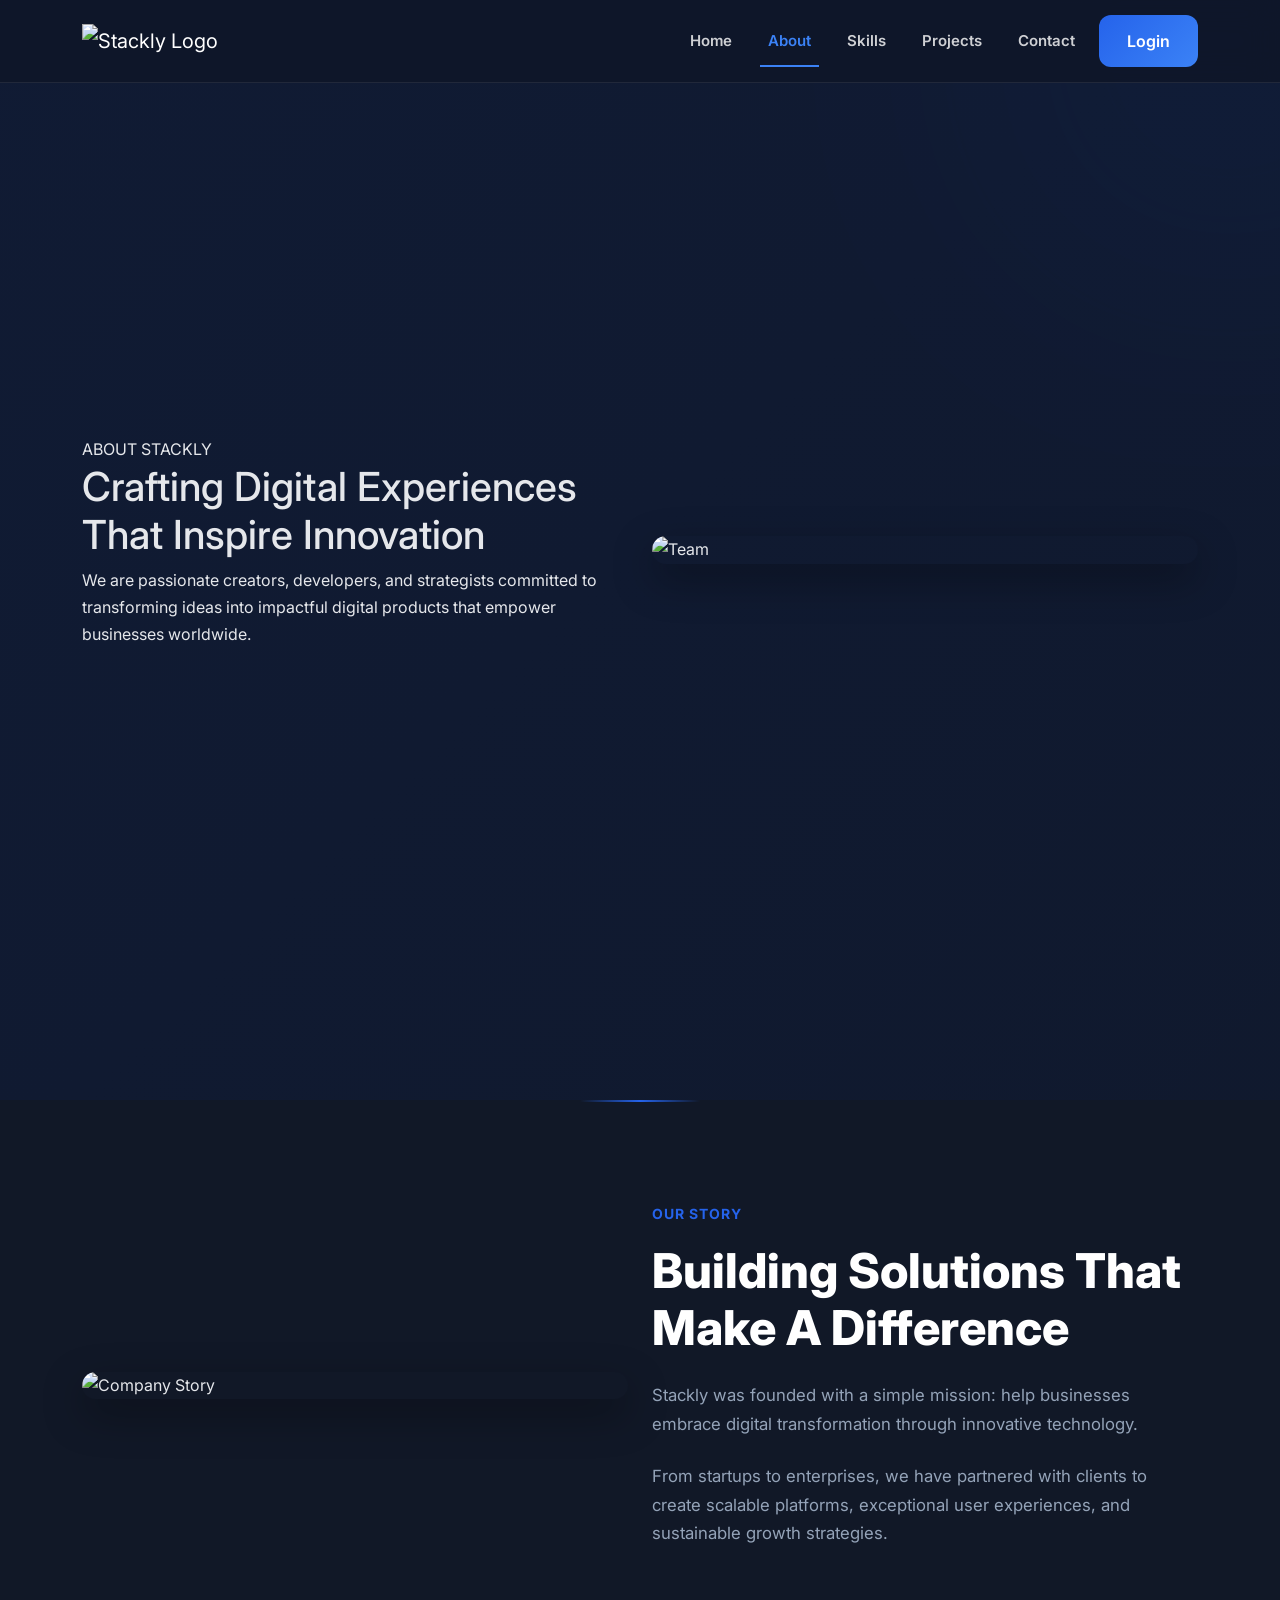
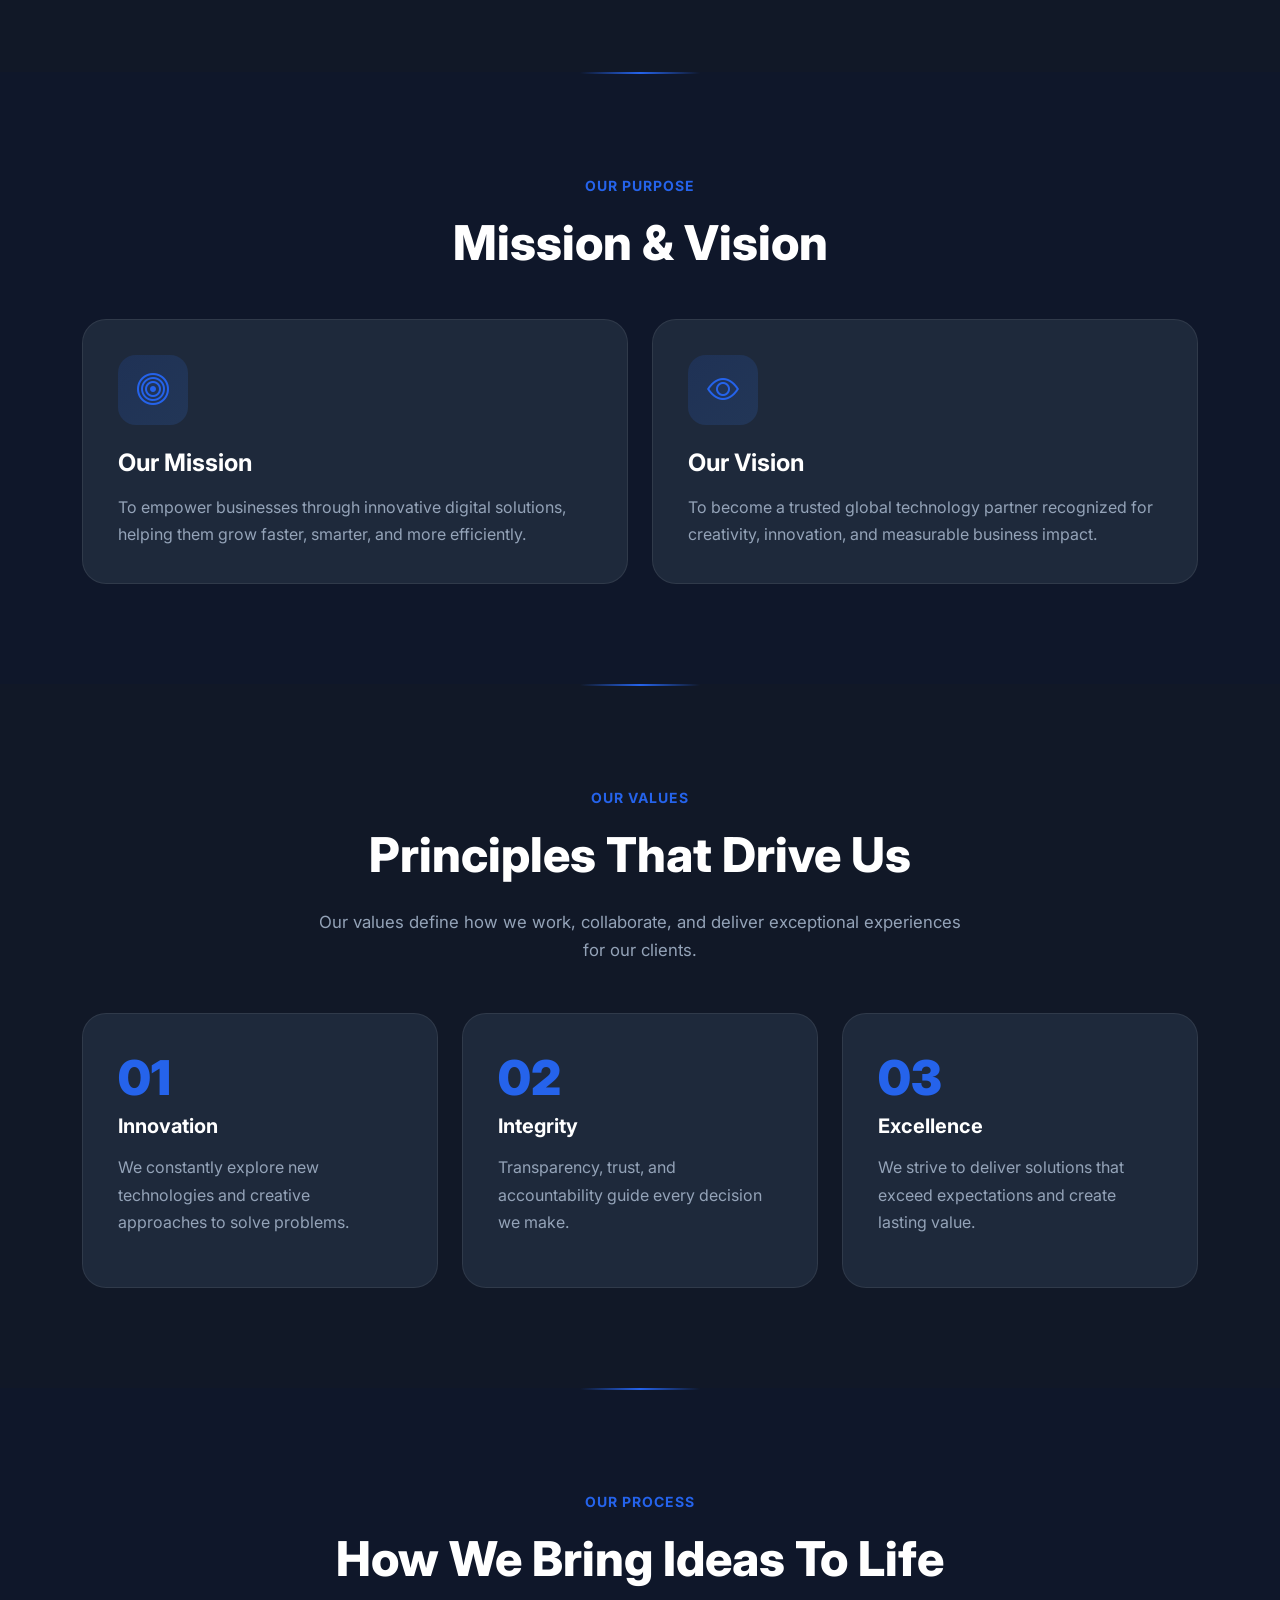
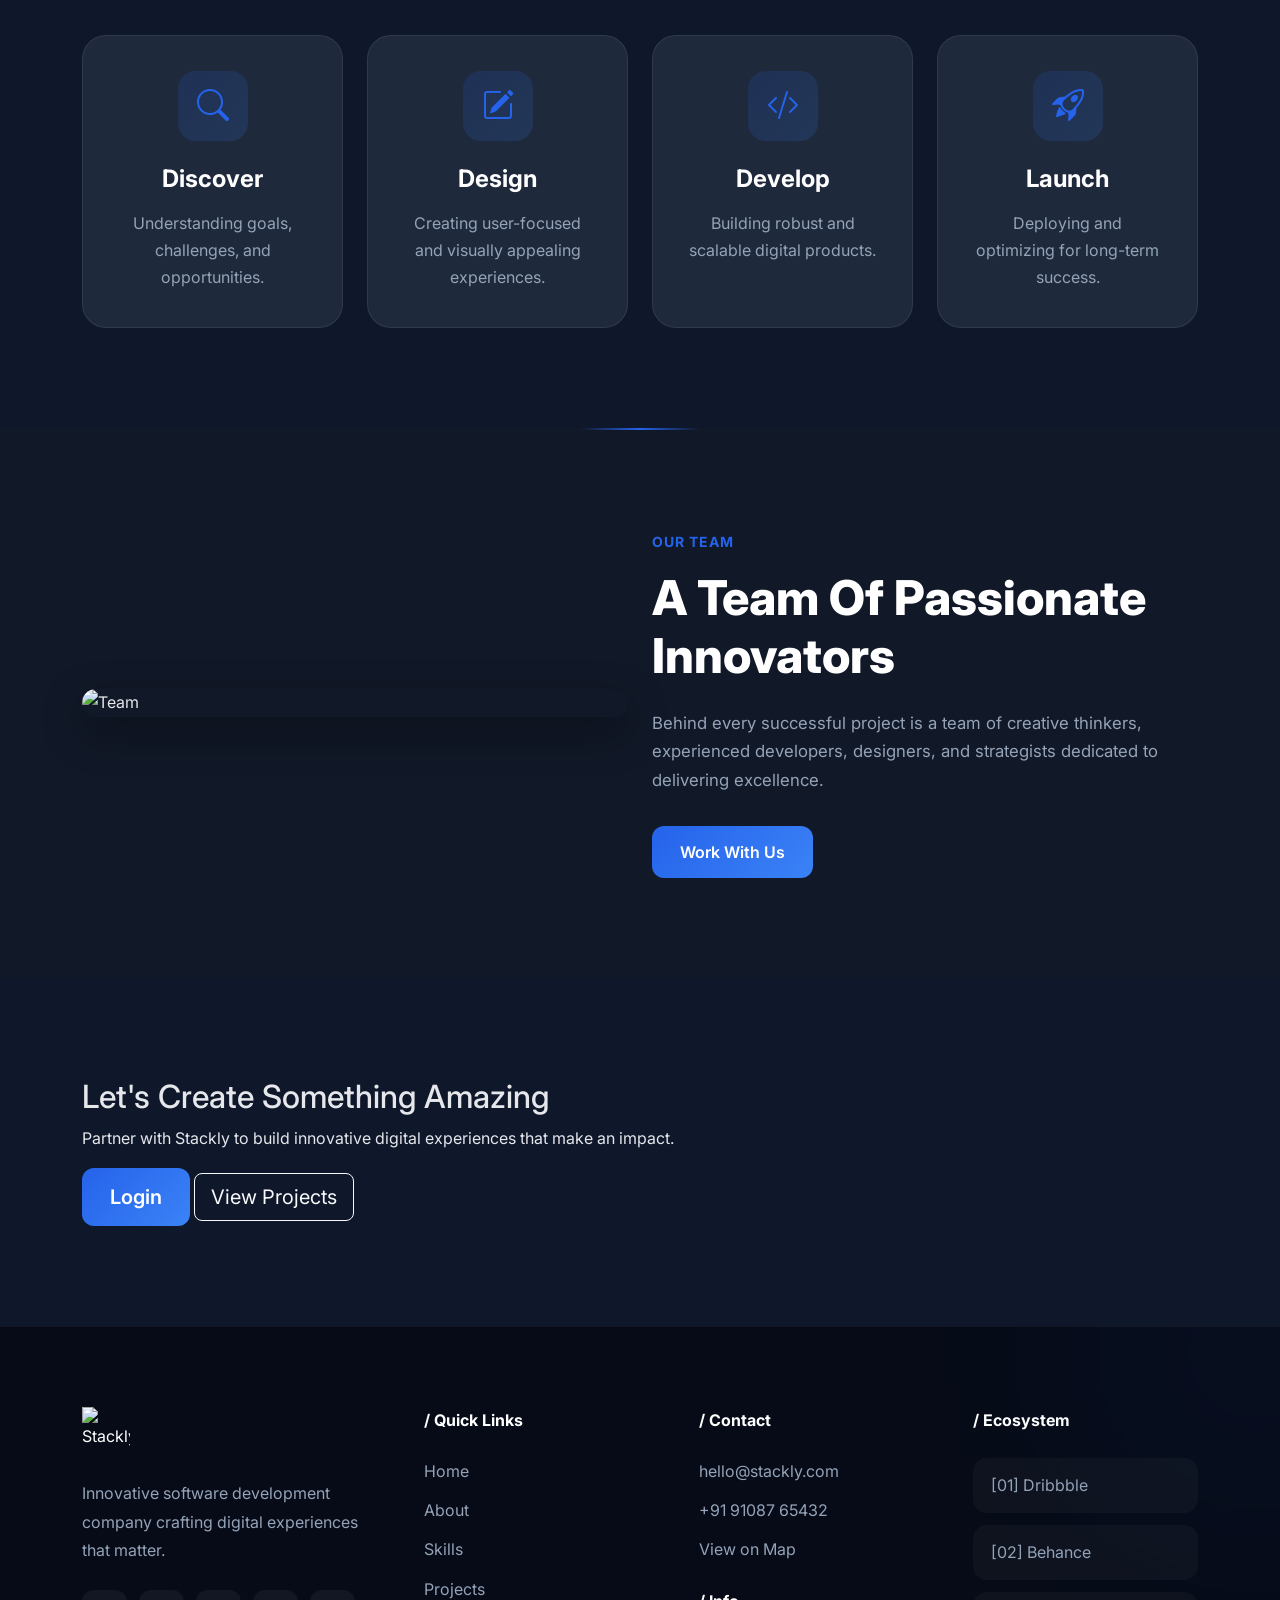
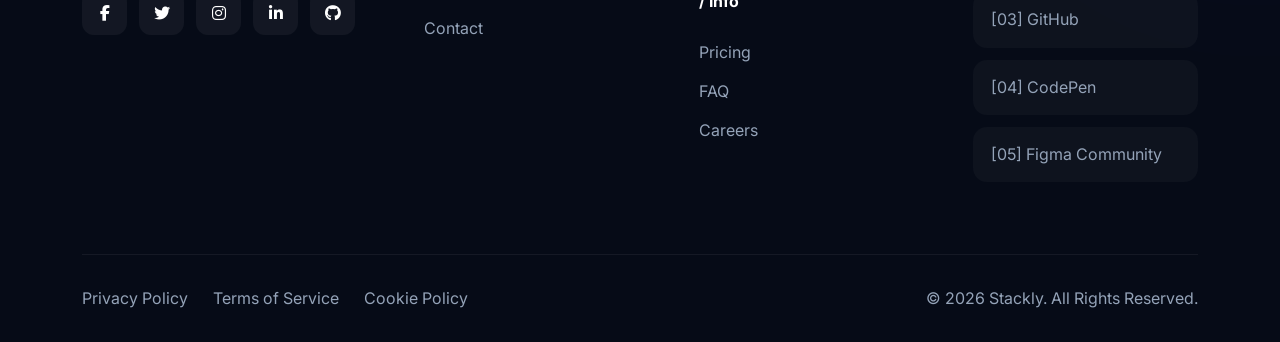
==== about.html @ 2a3374ad "port" ====
<!DOCTYPE html>
<html lang="en">

<head>

    <meta charset="UTF-8">

    <meta
        name="viewport"
        content="width=device-width, initial-scale=1.0">

    <title>
        About Us | Stackly
    </title>

    <!-- Bootstrap -->
    <link
        href="https://cdn.jsdelivr.net/npm/bootstrap@5.3.7/dist/css/bootstrap.min.css"
        rel="stylesheet">

    <!-- Bootstrap Icons -->
    <link
        rel="stylesheet"
        href="https://cdn.jsdelivr.net/npm/bootstrap-icons@1.13.1/font/bootstrap-icons.min.css">

    <!-- Font Awesome -->
    <link
        rel="stylesheet"
        href="https://cdnjs.cloudflare.com/ajax/libs/font-awesome/6.7.2/css/all.min.css">

    <!-- AOS -->
    <link
        rel="stylesheet"
        href="https://unpkg.com/aos@next/dist/aos.css">

    <!-- Google Fonts -->
    <link
        href="https://fonts.googleapis.com/css2?family=Inter:wght@300;400;500;600;700;800;900&display=swap"
        rel="stylesheet">

    <!-- Main CSS -->
     <link rel="stylesheet" href="css/global.css">
<link rel="stylesheet" href="css/about.css">
<link rel="stylesheet" href="css/footer.css">



</head>

<body>

    <!-- =========================
         LOADER
    ========================== -->


    <!-- =========================
         NAVBAR
    ========================== -->

    <nav class="navbar navbar-expand-lg navbar-dark custom-navbar fixed-top">

        <div class="container">

            <a
                class="navbar-brand d-flex align-items-center gap-2"
                href="index.html">

                <img
                    src="image/logo-stackly.webp"
                    alt="Stackly Logo"
                    class="navbar-logo">

            

            </a>

            <button
                class="navbar-toggler"
                type="button"
                data-bs-toggle="collapse"
                data-bs-target="#navbarContent">

                <span class="navbar-toggler-icon"></span>

            </button>

            <div
                class="collapse navbar-collapse"
                id="navbarContent">

                <ul class="navbar-nav ms-auto align-items-lg-center">

                    <li class="nav-item">

                        <a
                            href="index.html"
                            class="nav-link">

                            Home

                        </a>

                    </li>

                    <li class="nav-item">

                        <a
                            href="about.html"
                            class="nav-link active">

                            About

                        </a>

                    </li>

                    <li class="nav-item">

                        <a
                            href="skills.html"
                            class="nav-link">

                            Skills

                        </a>

                    </li>

                    <li class="nav-item">

                        <a
                            href="projects.html"
                            class="nav-link">

                            Projects

                        </a>

                    </li>

                    <li class="nav-item">

                        <a
                            href="contact.html"
                            class="nav-link">

                            Contact

                        </a>

                    </li>

                    <li class="nav-item ms-lg-3">

                        <a
                            href="login.html"
                            class="btn btn-primary custom-btn">

                            Login

                        </a>

                    </li>

                </ul>

            </div>

        </div>

    </nav>

    <!-- =========================
         ABOUT HERO
    ========================== -->

    <section class="about-hero-section">

        <div class="container">

            <div class="row align-items-center min-vh-100">

                <div class="col-lg-6">

                    <div data-aos="fade-right">

                        <span class="hero-badge">

                            ABOUT STACKLY

                        </span>

                        <h1 class="hero-title">

                            Crafting Digital Experiences
                            That Inspire Innovation

                        </h1>

                        <p class="hero-description">

                            We are passionate creators,
                            developers, and strategists
                            committed to transforming ideas
                            into impactful digital products
                            that empower businesses worldwide.

                        </p>

                    </div>

                </div>

                <div class="col-lg-6">

                    <div
                        class="hero-image-wrapper"
                        data-aos="fade-left">

<img
    src="https://images.unsplash.com/photo-1521737604893-d14cc237f11d?auto=format&fit=crop&w=1200&q=80"
    alt="Team"
    class="img-fluid company-image">

                    </div>

                </div>

            </div>

        </div>

    </section>

    <!-- =========================
         COMPANY STORY
    ========================== -->

    <section class="company-story-section">

        <div class="container">

            <div class="row align-items-center">

                <div class="col-lg-6">

                    <div data-aos="fade-right">

                  <img src="https://images.unsplash.com/photo-1497366754035-f200968a6e72?fm=webp&w=1200&q=80"
     alt="Company Story"
     class="img-fluid company-image">

                    </div>

                </div>

                <div class="col-lg-6">

                    <div data-aos="fade-left">

                        <span class="section-tag">

                            OUR STORY

                        </span>

                        <h2 class="section-title">

                            Building Solutions
                            That Make A Difference

                        </h2>

                        <p class="section-description">

                            Stackly was founded with a
                            simple mission: help businesses
                            embrace digital transformation
                            through innovative technology.

                        </p>

                        <p class="section-description">

                            From startups to enterprises,
                            we have partnered with clients
                            to create scalable platforms,
                            exceptional user experiences,
                            and sustainable growth strategies.

                        </p>

                    </div>

                </div>

            </div>

        </div>

    </section>

    <!-- =========================
         MISSION & VISION
    ========================== -->

    <section class="mission-vision-section">

        <div class="container">

            <div class="text-center mb-5">

                <span class="section-tag">

                    OUR PURPOSE

                </span>

                <h2 class="section-title">

                    Mission & Vision

                </h2>

            </div>

            <div class="row g-4">

                <div class="col-lg-6">

                    <div
                        class="service-card"
                        data-aos="fade-up">

                        <div class="service-icon">

                            <i class="bi bi-bullseye"></i>

                        </div>

                        <h4>

                            Our Mission

                        </h4>

                        <p>

                            To empower businesses through
                            innovative digital solutions,
                            helping them grow faster,
                            smarter, and more efficiently.

                        </p>

                    </div>

                </div>

                <div class="col-lg-6">

                    <div
                        class="service-card"
                        data-aos="fade-up"
                        data-aos-delay="150">

                        <div class="service-icon">

                            <i class="bi bi-eye"></i>

                        </div>

                        <h4>

                            Our Vision

                        </h4>

                        <p>

                            To become a trusted global
                            technology partner recognized
                            for creativity, innovation,
                            and measurable business impact.

                        </p>

                    </div>

                </div>

            </div>

        </div>

    </section>


        <!-- =========================
         CORE VALUES
    ========================== -->

    <section class="core-values-section">

        <div class="container">

            <div class="text-center mb-5">

                <span class="section-tag">

                    OUR VALUES

                </span>

                <h2 class="section-title">

                    Principles That Drive Us

                </h2>

                <p class="section-description mx-auto">

                    Our values define how we work,
                    collaborate, and deliver exceptional
                    experiences for our clients.

                </p>

            </div>

            <div class="row g-4">

                <div class="col-lg-4">

                    <div
                        class="why-card"
                        data-aos="fade-up">

                        <h3>01</h3>

                        <h5>

                            Innovation

                        </h5>

                        <p>

                            We constantly explore new
                            technologies and creative
                            approaches to solve problems.

                        </p>

                    </div>

                </div>

                <div class="col-lg-4">

                    <div
                        class="why-card"
                        data-aos="fade-up"
                        data-aos-delay="100">

                        <h3>02</h3>

                        <h5>

                            Integrity

                        </h5>

                        <p>

                            Transparency, trust, and
                            accountability guide every
                            decision we make.

                        </p>

                    </div>

                </div>

                <div class="col-lg-4">

                    <div
                        class="why-card"
                        data-aos="fade-up"
                        data-aos-delay="200">

                        <h3>03</h3>

                        <h5>

                            Excellence

                        </h5>

                        <p>

                            We strive to deliver solutions
                            that exceed expectations and
                            create lasting value.

                        </p>

                    </div>

                </div>

            </div>

        </div>

    </section>

    <!-- =========================
         OUR PROCESS
    ========================== -->

    <section class="process-section">

        <div class="container">

            <div class="text-center mb-5">

                <span class="section-tag">

                    OUR PROCESS

                </span>

                <h2 class="section-title">

                    How We Bring Ideas To Life

                </h2>

            </div>

            <div class="row g-4">

                <div class="col-lg-3">

                    <div class="service-card">

                        <div class="service-icon">

                            <i class="bi bi-search"></i>

                        </div>

                        <h4>

                            Discover

                        </h4>

                        <p>

                            Understanding goals,
                            challenges, and opportunities.

                        </p>

                    </div>

                </div>

                <div class="col-lg-3">

                    <div class="service-card">

                        <div class="service-icon">

                            <i class="bi bi-pencil-square"></i>

                        </div>

                        <h4>

                            Design

                        </h4>

                        <p>

                            Creating user-focused and
                            visually appealing experiences.

                        </p>

                    </div>

                </div>

                <div class="col-lg-3">

                    <div class="service-card">

                        <div class="service-icon">

                            <i class="bi bi-code-slash"></i>

                        </div>

                        <h4>

                            Develop

                        </h4>

                        <p>

                            Building robust and scalable
                            digital products.

                        </p>

                    </div>

                </div>

                <div class="col-lg-3">

                    <div class="service-card">

                        <div class="service-icon">

                            <i class="bi bi-rocket-takeoff"></i>

                        </div>

                        <h4>

                            Launch

                        </h4>

                        <p>

                            Deploying and optimizing for
                            long-term success.

                        </p>

                    </div>

                </div>

            </div>

        </div>

    </section>

    <!-- =========================
         TEAM PREVIEW
    ========================== -->

    <section class="team-preview-section">

        <div class="container">

            <div class="row align-items-center">

                <div class="col-lg-6">

                    <div data-aos="fade-right">

                     <img src="https://images.unsplash.com/photo-1521737604893-d14cc237f11d?fm=webp&w=1200&q=80"
     alt="Team"
     class="img-fluid company-image">
                    </div>

                </div>

                <div class="col-lg-6">

                    <div data-aos="fade-left">

                        <span class="section-tag">

                            OUR TEAM

                        </span>

                        <h2 class="section-title">

                            A Team Of Passionate
                            Innovators

                        </h2>

                        <p class="section-description">

                            Behind every successful project
                            is a team of creative thinkers,
                            experienced developers, designers,
                            and strategists dedicated to
                            delivering excellence.

                        </p>

                        <a
                            href="contact.html"
                            class="btn btn-primary custom-btn">

                            Work With Us

                        </a>

                    </div>

                </div>

            </div>

        </div>

    </section>

    <!-- =========================
         CTA SECTION
    ========================== -->

    <section class="cta-section">

        <div class="container">

            <div class="cta-box">

                <h2>

                    Let's Create Something Amazing

                </h2>

                <p>

                    Partner with Stackly to build
                    innovative digital experiences
                    that make an impact.

                </p>

                <div class="cta-buttons">

                    <a
                        href="login.html"
                        class="btn btn-primary btn-lg custom-btn">

                        Login

                    </a>

                    <a
                        href="projects.html"
                        class="btn btn-outline-light btn-lg">

                        View Projects

                    </a>

                </div>

            </div>

        </div>

    </section>

    
    <!-- =========================
         FOOTER
    ========================== -->

    <footer class="footer-wrapper">

        <div class="container">

            <div class="footer-grid">

                <div>

                    <div class="d-flex align-items-center gap-3 mb-4">

                        <a href="index.html"
                            class="logo-container">

                            <div class="logo-img-wrapper">

                                <img
                                    src="image/logo-stackly.webp"
                                    alt="Stackly Logo">

                            </div>

                      

                        </a>

                    </div>

                    <p class="footer-brand-desc">

                        Innovative software development company
                        crafting digital experiences that matter.

                    </p>

                    <div class="footer-social">

                        <a href="error.html"
                            class="footer-social-link">

                            <i class="fab fa-facebook-f"></i>

                        </a>

                        <a href="error.html"
                            class="footer-social-link">

                            <i class="fab fa-twitter"></i>

                        </a>

                        <a href="error.html"
                            class="footer-social-link">

                            <i class="fab fa-instagram"></i>

                        </a>

                        <a href="error.html"
                            class="footer-social-link">

                            <i class="fab fa-linkedin-in"></i>

                        </a>

                        <a href="error.html"
                            class="footer-social-link">

                            <i class="fab fa-github"></i>

                        </a>

                    </div>

                </div>

                <div>

                    <span class="footer-heading">

                        / Quick Links

                    </span>

                    <nav>

                        <a href="index.html"
                            class="footer-link">

                            Home

                        </a>

                        <a href="about.html"
                            class="footer-link">

                            About

                        </a>

                        <a href="skills.html"
                            class="footer-link">

                            Skills

                        </a>

                        <a href="projects.html"
                            class="footer-link">

                            Projects

                        </a>

                        <a href="contact.html"
                            class="footer-link">

                            Contact

                        </a>

                    </nav>

                </div>

                <div>

                    <span class="footer-heading">

                        / Contact

                    </span>

                    <a href="mailto:hello@stackly.com"
                        class="footer-contact-item">

                        hello@stackly.com

                    </a>

                    <a href="tel:+919108765432"
                        class="footer-contact-item">

                        +91 91087 65432

                    </a>

                    <a href="error.html"
                        class="footer-contact-item">

                        View on Map

                    </a>

                    <span
                        class="footer-heading mt-4">

                        / Info

                    </span>

                    <a href="error.html"
                        class="footer-link">

                        Pricing

                    </a>

                    <a href="error.html"
                        class="footer-link">

                        FAQ

                    </a>

                    <a href="error.html"
                        class="footer-link">

                        Careers

                    </a>

                </div>

                <div>

                    <span class="footer-heading">

                        / Ecosystem

                    </span>

                    <div>

                        <div class="ecosystem-item">
                            <span>[01] Dribbble</span>
                            <i class="fas fa-arrow-up-right"></i>
                        </div>

                        <div class="ecosystem-item">
                            <span>[02] Behance</span>
                            <i class="fas fa-arrow-up-right"></i>
                        </div>

                        <div class="ecosystem-item">
                            <span>[03] GitHub</span>
                            <i class="fas fa-arrow-up-right"></i>
                        </div>

                        <div class="ecosystem-item">
                            <span>[04] CodePen</span>
                            <i class="fas fa-arrow-up-right"></i>
                        </div>

                        <div class="ecosystem-item">
                            <span>[05] Figma Community</span>
                            <i class="fas fa-arrow-up-right"></i>
                        </div>

                    </div>

                </div>

            </div>

            <div class="footer-bottom">

                <div class="footer-legal">

                    <a href="error.html">

                        Privacy Policy

                    </a>

                    <a href="error.html">

                        Terms of Service

                    </a>

                    <a href="error.html">

                        Cookie Policy

                    </a>

                </div>

                <p class="footer-copyright">

                    © 2026 Stackly.
                    All Rights Reserved.

                </p>

            </div>

        </div>

    </footer>

    <!-- =========================
         BACK TO TOP
    ========================== -->

    <button
        id="backToTop"
        class="back-to-top">

        <i class="bi bi-arrow-up"></i>

    </button>

    <!-- =========================
         SCRIPTS
    ========================== -->

    <script src="https://cdn.jsdelivr.net/npm/bootstrap@5.3.7/dist/js/bootstrap.bundle.min.js"></script>

    <script src="https://cdn.jsdelivr.net/npm/typed.js@2.1.0/dist/typed.umd.js"></script>

    <script src="https://unpkg.com/aos@next/dist/aos.js"></script>

    <script src="js/script.js"></script>

</body>

</html>
---- css/global.css ----
/* =====================================================
   STACKLY - GLOBAL.CSS
   Shared Across All Pages
===================================================== */

/* =====================================================
   GOOGLE FONT
===================================================== */

@import url('https://fonts.googleapis.com/css2?family=Inter:wght@300;400;500;600;700;800;900&display=swap');

/* =====================================================
   ROOT VARIABLES
===================================================== */

:root {

    --primary: #2563eb;
    --secondary: #3b82f6;
    --accent: #60a5fa;

    --bg: #0f172a;
    --bg-light: #111827;

    --card: #1e293b;

    --white: #ffffff;

    --text: #e5e7eb;
    --muted: #94a3b8;

    --border: rgba(255,255,255,.08);

    --shadow:
        0 15px 40px rgba(0,0,0,.35);

    --transition: all .3s ease;

    --radius: 20px;

}

/* =====================================================
   RESET
===================================================== */

*{
    margin:0;
    padding:0;
    box-sizing:border-box;
}

html{
    scroll-behavior:smooth;
}

body{

    font-family:'Inter',sans-serif;

    background:var(--bg);

    color:var(--text);

    overflow-x:hidden;

    line-height:1.7;

}

a{
    text-decoration:none;
}

ul{
    list-style:none;
}

img{

    max-width:100%;

    display:block;

}

section{

    padding:100px 0;

}



/* =====================================================
   SCROLLBAR
===================================================== */

::-webkit-scrollbar{

    width:10px;

}

::-webkit-scrollbar-track{

    background:#0a0f1d;

}

::-webkit-scrollbar-thumb{

    background:var(--primary);

    border-radius:20px;

}

::-webkit-scrollbar-thumb:hover{

    background:var(--secondary);

}

/* =====================================================
   TEXT SELECTION
===================================================== */

::selection{

    background:var(--primary);

    color:white;

}

/* =====================================================
   COMMON SECTION STYLES
===================================================== */

.section-tag{

    display:inline-block;

    color:var(--primary);

    font-weight:700;

    letter-spacing:1px;

    text-transform:uppercase;

    font-size:14px;

    margin-bottom:1rem;

}

.section-title{

    font-size:3rem;

    font-weight:800;

    line-height:1.2;

    margin-bottom:1.5rem;

    color:white;

}

.section-description{

    color:var(--muted);

    font-size:1.05rem;

    max-width:650px;

}

/* =====================================================
   BUTTONS
===================================================== */

.custom-btn{

    background:
        linear-gradient(
            135deg,
            var(--primary),
            var(--secondary)
        );

    border:none;

    color:white;

    border-radius:12px;

    padding:14px 28px;

    font-weight:600;

    transition:var(--transition);

}

.custom-btn:hover{

    transform:translateY(-3px);

    box-shadow:
        0 10px 30px rgba(37,99,235,.35);

}

/* =====================================================
   RIPPLE EFFECT
===================================================== */

.custom-btn{

    position:relative;

    overflow:hidden;

}

.ripple{

    position:absolute;

    border-radius:50%;

    transform:scale(0);

    animation:ripple-animation .6s linear;

    background:rgba(255,255,255,.4);

}

@keyframes ripple-animation{

    to{

        transform:scale(4);

        opacity:0;

    }

}

/* =====================================================
   LOADER
===================================================== */

.loader-wrapper{

    position:fixed;

    inset:0;

    background:var(--bg);

    display:flex;

    align-items:center;

    justify-content:center;

    z-index:99999;

    transition:.5s ease;

}

.loader-content{

    text-align:center;

}

.loader-content img{

    width:90px;

    margin:auto;

    animation:loaderSpin 3s linear infinite;

}

.loader-content h2{

    margin-top:20px;

    color:white;

    letter-spacing:5px;

}

@keyframes loaderSpin{

    from{
        transform:rotate(0deg);
    }

    to{
        transform:rotate(360deg);
    }

}

/* =====================================================
   NAVBAR
===================================================== */
/* =====================================
   NAVBAR
===================================== */

.custom-navbar {

    background: rgba(15, 23, 42, 0.95);

    backdrop-filter: blur(15px);

    -webkit-backdrop-filter: blur(15px);

    padding: 15px 0;

    border-bottom: 1px solid rgba(255,255,255,0.08);

    transition: all 0.3s ease;

    z-index: 9999;

}

.navbar-brand {

    display: flex;

    align-items: center;

}

.navbar-logo {

    width: 180px;

    height: auto;

    object-fit: contain;

    transition: all 0.3s ease;

}

.navbar-brand:hover .navbar-logo {

    transform: scale(1.05);

}

.nav-link {

    color: rgba(255,255,255,0.8) !important;

    font-size: 15px;

    font-weight: 600;

    margin-left: 20px;

    position: relative;

    transition: all 0.3s ease;

}

.nav-link:hover {

    color: #3b82f6 !important;

}

.nav-link.active {

    color: #3b82f6 !important;

}

.nav-link::after {

    content: "";

    position: absolute;

    bottom: -5px;

    left: 0;

    width: 0;

    height: 2px;

    background: #3b82f6;

    transition: all 0.3s ease;

}

.nav-link:hover::after,
.nav-link.active::after {

    width: 100%;

}

.navbar-toggler {

    border: none;

    box-shadow: none !important;

}

.navbar-toggler:focus {

    box-shadow: none !important;

}
/* =====================================================
   COMMON CARDS
===================================================== */

.service-card,
.why-card{

    background:var(--card);

    border:1px solid var(--border);

    border-radius:24px;

    padding:35px;

    transition:var(--transition);

}

.service-card:hover,
.why-card:hover{

    transform:translateY(-10px);

    box-shadow:var(--shadow);

}

.service-icon{

    width:70px;

    height:70px;

    display:flex;

    align-items:center;

    justify-content:center;

    border-radius:18px;

    margin-bottom:1.5rem;

    background:
        linear-gradient(
            135deg,
            rgba(37,99,235,.15),
            rgba(59,130,246,.15)
        );

}

.service-icon i{

    color:var(--primary);

    font-size:2rem;

}

/* =====================================================
   COMPANY IMAGE
===================================================== */

.company-image{

    border-radius:24px;

    overflow:hidden;

    box-shadow:var(--shadow);

}

/* =====================================================
   BACK TO TOP BUTTON
===================================================== */

.back-to-top{

    position:fixed;

    right:25px;

    bottom:25px;

    width:55px;

    height:55px;

    border:none;

    border-radius:15px;

    background:
        linear-gradient(
            135deg,
            var(--primary),
            var(--secondary)
        );

    color:white;

    cursor:pointer;

    opacity:0;

    visibility:hidden;

    transition:.3s;

    z-index:999;

}

.back-to-top.show{

    opacity:1;

    visibility:visible;

}

/* =====================================================
   COMMON ANIMATIONS
===================================================== */

.fade-up{

    animation:fadeUp .8s ease forwards;

}

@keyframes fadeUp{

    from{

        opacity:0;

        transform:translateY(40px);

    }

    to{

        opacity:1;

        transform:translateY(0);

    }

}

/* =====================================================
   PAGE LOAD EFFECT
===================================================== */

body{

    animation:pageLoad .5s ease;

}

@keyframes pageLoad{

    from{
        opacity:0;
    }

    to{
        opacity:1;
    }

}
---- css/about.css ----
/* =====================================================
   STACKLY - ABOUT.CSS
   About Page Styles Only
===================================================== */

/* =====================================================
   ABOUT HERO SECTION
===================================================== */

.about-hero-section {

    min-height: 100vh;

    display: flex;

    align-items: center;

    padding-top: 100px;

    background:
        linear-gradient(
            135deg,
            rgba(37,99,235,.05),
            rgba(59,130,246,.02)
        );

    position: relative;

    overflow: hidden;

}

.about-hero-section::before {

    content: "";

    position: absolute;

    width: 400px;

    height: 400px;

    border-radius: 50%;

    background: var(--primary);

    opacity: .08;

    filter: blur(150px);

    top: -150px;

    right: -150px;

}

/* =====================================================
   COMPANY STORY SECTION
===================================================== */

.company-story-section {

    background: var(--bg-light);

}

.company-story-section .section-description {

    margin-bottom: 1.5rem;

}

.company-story-section img {

    border-radius: 24px;

    box-shadow: var(--shadow);

}

/* =====================================================
   MISSION & VISION
===================================================== */

.mission-vision-section {

    background: var(--bg);

}

.mission-vision-section .service-card {

    height: 100%;

}

.mission-vision-section h4 {

    color: white;

    font-weight: 700;

    margin-bottom: 1rem;

}

.mission-vision-section p {

    color: var(--muted);

    margin-bottom: 0;

}

/* =====================================================
   CORE VALUES
===================================================== */

.core-values-section {

    background: var(--bg-light);

}

.core-values-section .why-card {

    height: 100%;

}

.core-values-section .why-card h3 {

    color: var(--primary);

    font-size: 3rem;

    font-weight: 900;

}

.core-values-section .why-card h5 {

    color: white;

    font-weight: 700;

    margin-bottom: 1rem;

}

.core-values-section .why-card p {

    color: var(--muted);

}

/* =====================================================
   PROCESS SECTION
===================================================== */

.process-section {

    background: var(--bg);

}

.process-section .service-card {

    text-align: center;

    height: 100%;

}

.process-section .service-icon {

    margin-left: auto;

    margin-right: auto;

}

.process-section h4 {

    color: white;

    font-weight: 700;

    margin-bottom: 1rem;

}

.process-section p {

    color: var(--muted);

    margin-bottom: 0;

}

/* =====================================================
   TEAM PREVIEW SECTION
===================================================== */

.team-preview-section {

    background: var(--bg-light);

}

.team-preview-section img {

    border-radius: 24px;

    box-shadow: var(--shadow);

    transition: var(--transition);

}

.team-preview-section img:hover {

    transform: translateY(-8px);

}

.team-preview-section .section-description {

    margin-bottom: 2rem;

}

/* =====================================================
   ABOUT PAGE IMAGE EFFECTS
===================================================== */

.about-hero-section .hero-image,
.company-story-section img,
.team-preview-section img {

    transition: all .4s ease;

}

.about-hero-section .hero-image:hover,
.company-story-section img:hover {

    transform: translateY(-10px);

}

/* =====================================================
   ABOUT PAGE CTA OVERRIDE
===================================================== */

.about-hero-section .hero-title {

    max-width: 700px;

}

.about-hero-section .hero-description {

    max-width: 600px;

}

/* =====================================================
   ABOUT PAGE SPACING
===================================================== */

.company-story-section,
.mission-vision-section,
.core-values-section,
.process-section,
.team-preview-section {

    position: relative;

}

/* =====================================================
   SECTION DIVIDER EFFECT
===================================================== */

.company-story-section::before,
.mission-vision-section::before,
.core-values-section::before,
.process-section::before,
.team-preview-section::before {

    content: "";

    position: absolute;

    top: 0;

    left: 50%;

    transform: translateX(-50%);

    width: 120px;

    height: 2px;

    background:
        linear-gradient(
            90deg,
            transparent,
            var(--primary),
            transparent
        );

}

/* =====================================================
   ABOUT PAGE RESPONSIVE
===================================================== */

@media (max-width: 992px) {

    .about-hero-section {

        text-align: center;

    }

    .about-hero-section .hero-image-wrapper {

        margin-top: 50px;

    }

    .company-story-section .row,
    .team-preview-section .row {

        gap: 40px;

    }

}

@media (max-width: 768px) {

    .about-hero-section {

        padding-top: 120px;

    }

    .process-section .service-card {

        padding: 25px;

    }

}

@media (max-width: 576px) {

    .core-values-section .why-card h3 {

        font-size: 2.3rem;

    }

}
---- css/footer.css ----
/* =====================================================
   STACKLY - FOOTER.CSS
   Footer Styles Only
===================================================== */

/* =====================================================
   FOOTER WRAPPER
===================================================== */

.footer-wrapper {

    background: #060b17;

    padding-top: 80px;

    border-top: 1px solid rgba(255,255,255,.05);

    position: relative;

    overflow: hidden;

}

.footer-wrapper::before {

    content: "";

    position: absolute;

    width: 350px;

    height: 350px;

    border-radius: 50%;

    background: var(--primary);

    opacity: .05;

    filter: blur(120px);

    top: -150px;

    right: -150px;

    pointer-events: none;

}

/* =====================================================
   FOOTER GRID
===================================================== */

.footer-grid {

    display: grid;

    grid-template-columns:
        1.3fr
        1fr
        1fr
        1fr;

    gap: 50px;

}

/* =====================================================
   FOOTER LOGO
===================================================== */

.logo-container {

    display: flex;

    align-items: center;

    gap: 12px;

    color: white;

}

.logo-img-wrapper {

    width: 48px;

    height: 48px;

}

.logo-img-wrapper img {

    width: 100%;

    height: 100%;

    object-fit: contain;

}

.logo-text {

    color: white;

    font-size: 1.2rem;

    font-weight: 800;

    letter-spacing: 2px;

}

.footer-brand-desc {

    color: var(--muted);

    margin-top: 20px;

    line-height: 1.8;

    max-width: 350px;

}

/* =====================================================
   SOCIAL ICONS
===================================================== */

.footer-social {

    display: flex;

    gap: 12px;

    margin-top: 25px;

    flex-wrap: wrap;

}

.footer-social-link {

    width: 45px;

    height: 45px;

    border-radius: 12px;

    display: flex;

    align-items: center;

    justify-content: center;

    background: rgba(255,255,255,.05);

    color: white;

    transition: var(--transition);

}

.footer-social-link:hover {

    background: var(--primary);

    color: white;

    transform: translateY(-5px);

    box-shadow:
        0 10px 25px rgba(37,99,235,.25);

}

/* =====================================================
   FOOTER HEADING
===================================================== */

.footer-heading {

    display: block;

    color: white;

    font-size: 1rem;

    font-weight: 700;

    margin-bottom: 1.5rem;

}

/* =====================================================
   FOOTER LINKS
===================================================== */

.footer-link {

    display: block;

    color: var(--muted);

    margin-bottom: 12px;

    transition: var(--transition);

}

.footer-link:hover {

    color: white;

    transform: translateX(6px);

}

/* =====================================================
   CONTACT ITEMS
===================================================== */

.footer-contact-item {

    display: block;

    color: var(--muted);

    margin-bottom: 12px;

    transition: var(--transition);

}

.footer-contact-item:hover {

    color: white;

    transform: translateX(6px);

}

/* =====================================================
   ECOSYSTEM
===================================================== */

.ecosystem-item {

    display: flex;

    justify-content: space-between;

    align-items: center;

    padding: 14px 18px;

    margin-bottom: 12px;

    border-radius: 14px;

    background: rgba(255,255,255,.03);

    color: var(--muted);

    transition: var(--transition);

}

.ecosystem-item:hover {

    background: rgba(37,99,235,.12);

    color: white;

    transform: translateX(6px);

}

.ecosystem-item i {

    color: var(--primary);

}

.ecosystem-name {

    font-weight: 500;

}

.ecosystem-num {

    color: var(--primary);

    margin-right: 10px;

    font-weight: 700;

}

/* =====================================================
   FOOTER BOTTOM
===================================================== */

.footer-bottom {

    margin-top: 60px;

    padding: 30px 0;

    border-top: 1px solid rgba(255,255,255,.06);

    display: flex;

    justify-content: space-between;

    align-items: center;

    flex-wrap: wrap;

    gap: 20px;

}

/* =====================================================
   FOOTER LEGAL
===================================================== */

.footer-legal {

    display: flex;

    gap: 25px;

    flex-wrap: wrap;

}

.footer-legal a {

    color: var(--muted);

    transition: var(--transition);

}

.footer-legal a:hover {

    color: white;

}

/* =====================================================
   COPYRIGHT
===================================================== */

.footer-copyright {

    color: var(--muted);

    margin: 0;

}

/* =====================================================
   FOOTER ANIMATIONS
===================================================== */

.footer-link,
.footer-contact-item,
.footer-social-link,
.ecosystem-item {

    transition: all .3s ease;

}

/* =====================================================
   RESPONSIVE FOOTER
===================================================== */

@media (max-width: 992px) {

    .footer-grid {

        grid-template-columns:
            repeat(2,1fr);

        gap: 40px;

    }

}

@media (max-width: 768px) {

    .footer-grid {

        grid-template-columns: 1fr;

    }

    .footer-bottom {

        flex-direction: column;

        text-align: center;

    }

    .footer-legal {

        justify-content: center;

    }

}

@media (max-width: 576px) {

    .footer-social {

        justify-content: center;

    }

    .logo-container {

        justify-content: center;

    }

    .footer-brand-desc {

        text-align: center;

        margin-left: auto;

        margin-right: auto;

    }

}
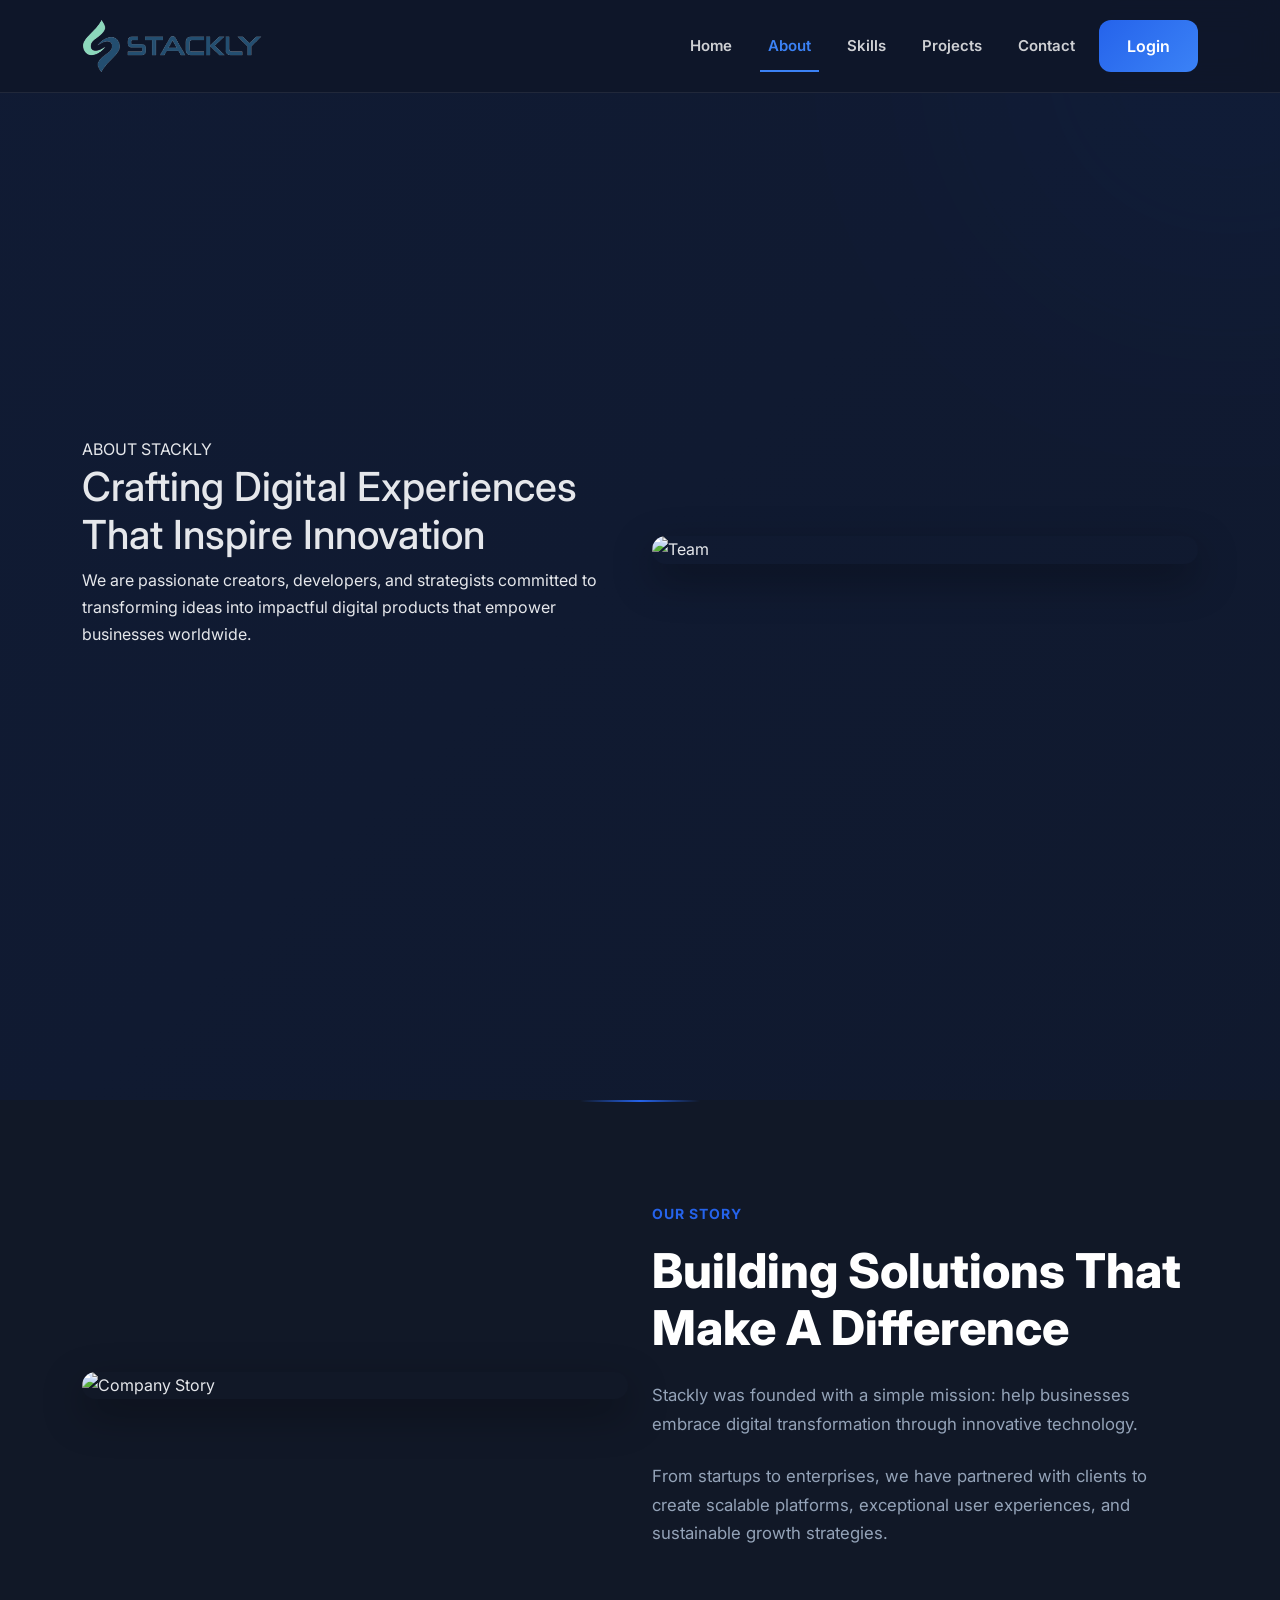
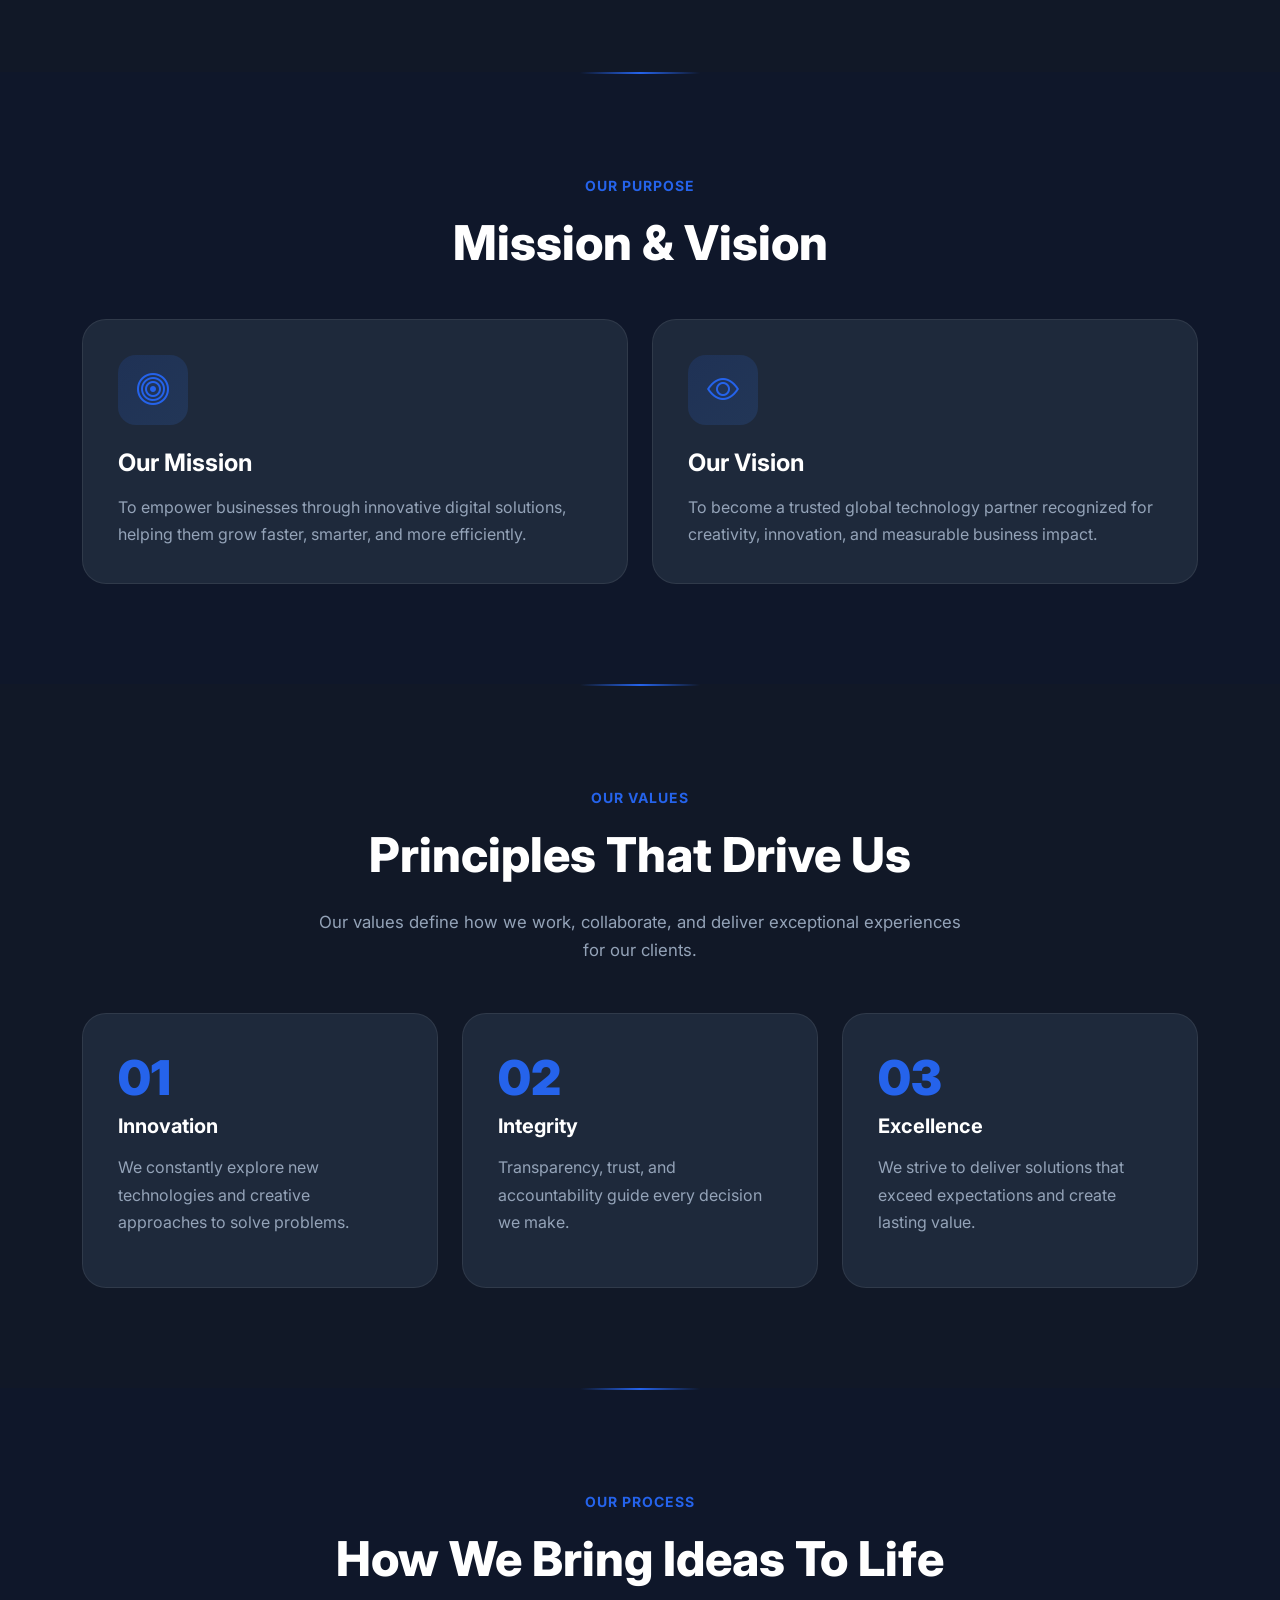
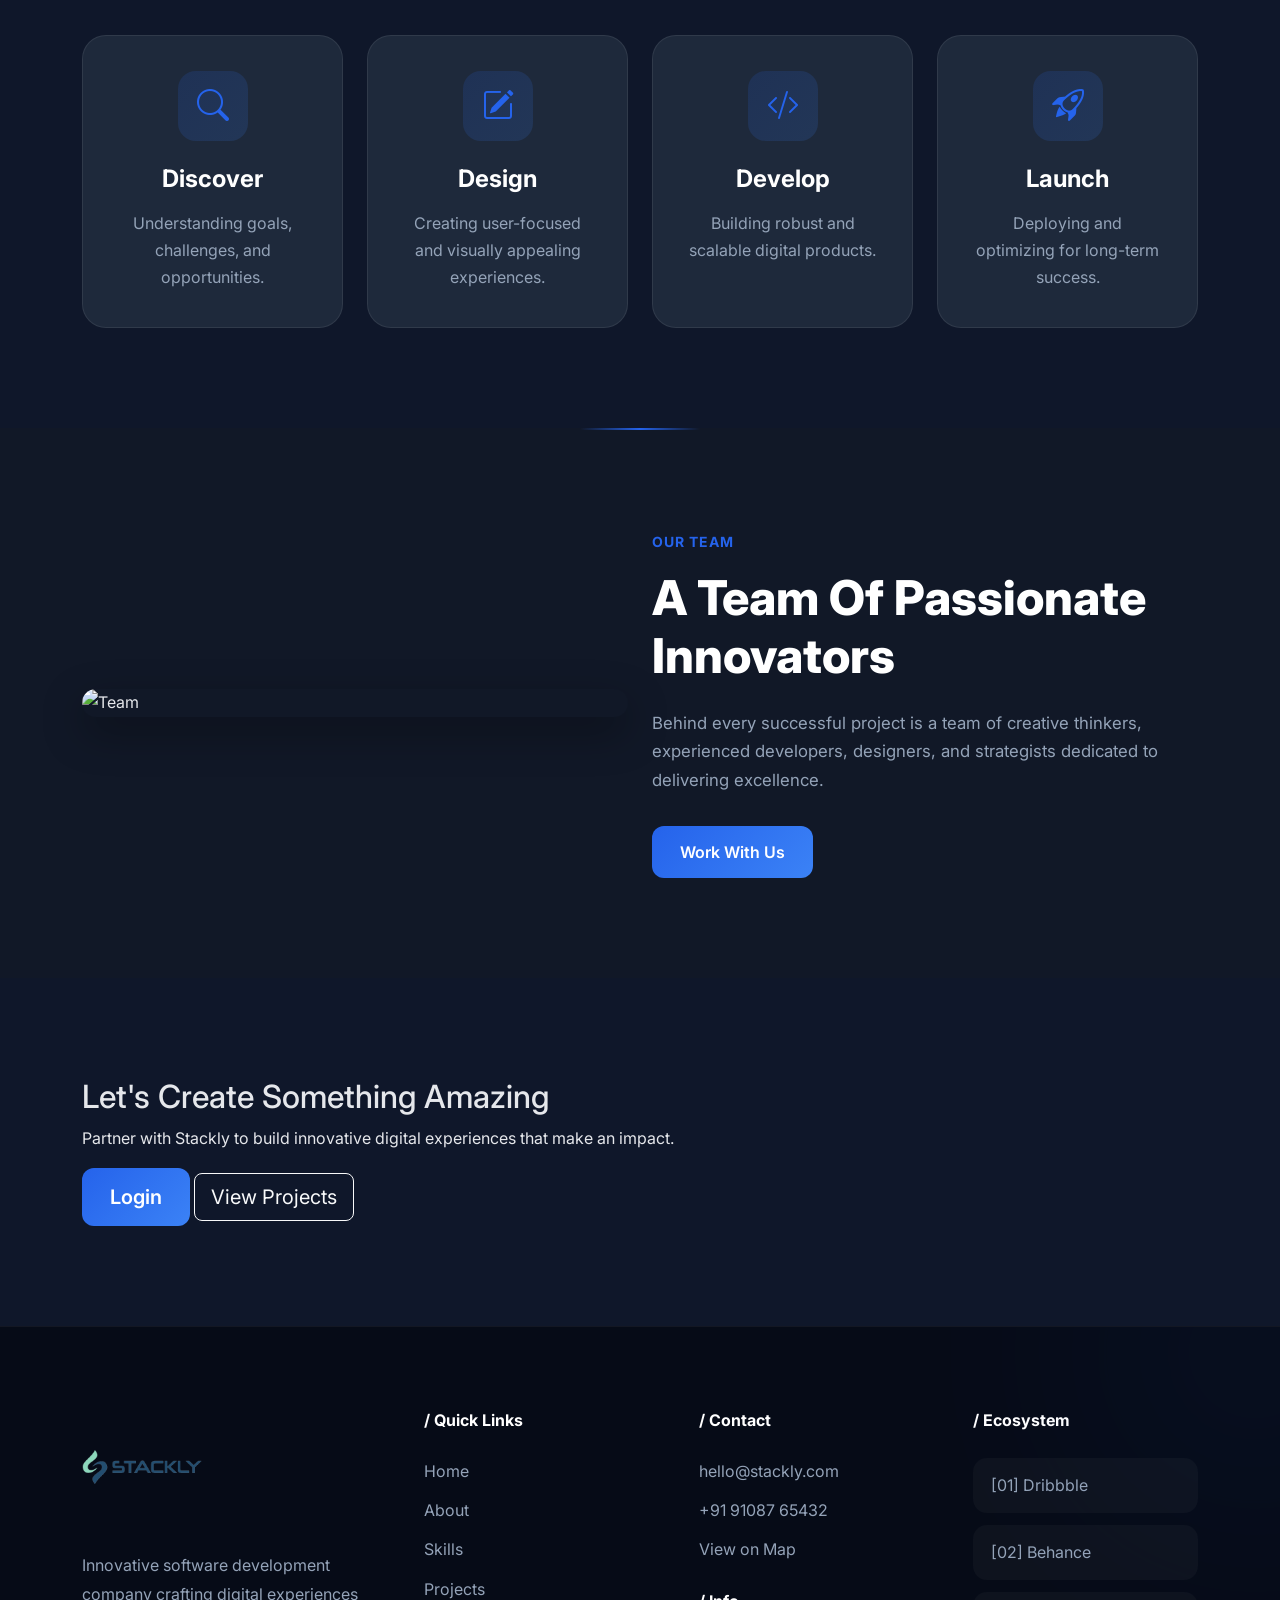
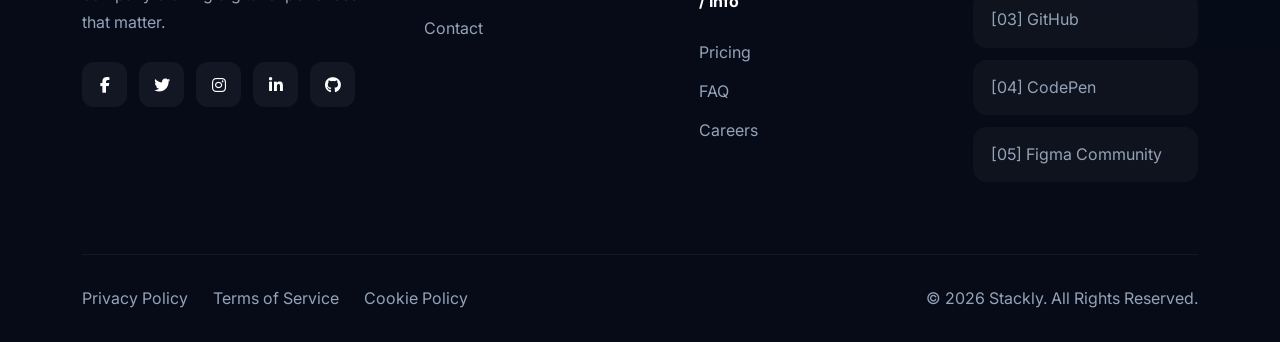
==== commit 259e9200: "changes has been done" ====
--- a/about.html
+++ b/about.html
@@ -67,7 +67,7 @@
                 href="index.html">
 
                 <img
-                    src="image/logo-stackly.webp"
+                    src="image/logo-stackly.png"
                     alt="Stackly Logo"
                     class="navbar-logo">
 
@@ -794,7 +794,7 @@
                             <div class="logo-img-wrapper">
 
                                 <img
-                                    src="image/logo-stackly.webp"
+                                    src="image/logo-stackly.png"
                                     alt="Stackly Logo">
 
                             </div>
--- a/css/footer.css
+++ b/css/footer.css
@@ -83,9 +83,9 @@
 
 .logo-img-wrapper {
 
-    width: 48px;
-
-    height: 48px;
+    width: 120px;
+
+    height: 120px;
 
 }
 
@@ -414,6 +414,14 @@
 
     }
 
+    .logo-img-wrapper {
+
+        width: 80px;
+
+        height: 80px;
+
+    }
+
 }
 
 @media (max-width: 576px) {
@@ -440,4 +448,12 @@
 
     }
 
+    .logo-img-wrapper {
+
+        width: 60px;
+
+        height: 60px;
+
+    }
+
 }
